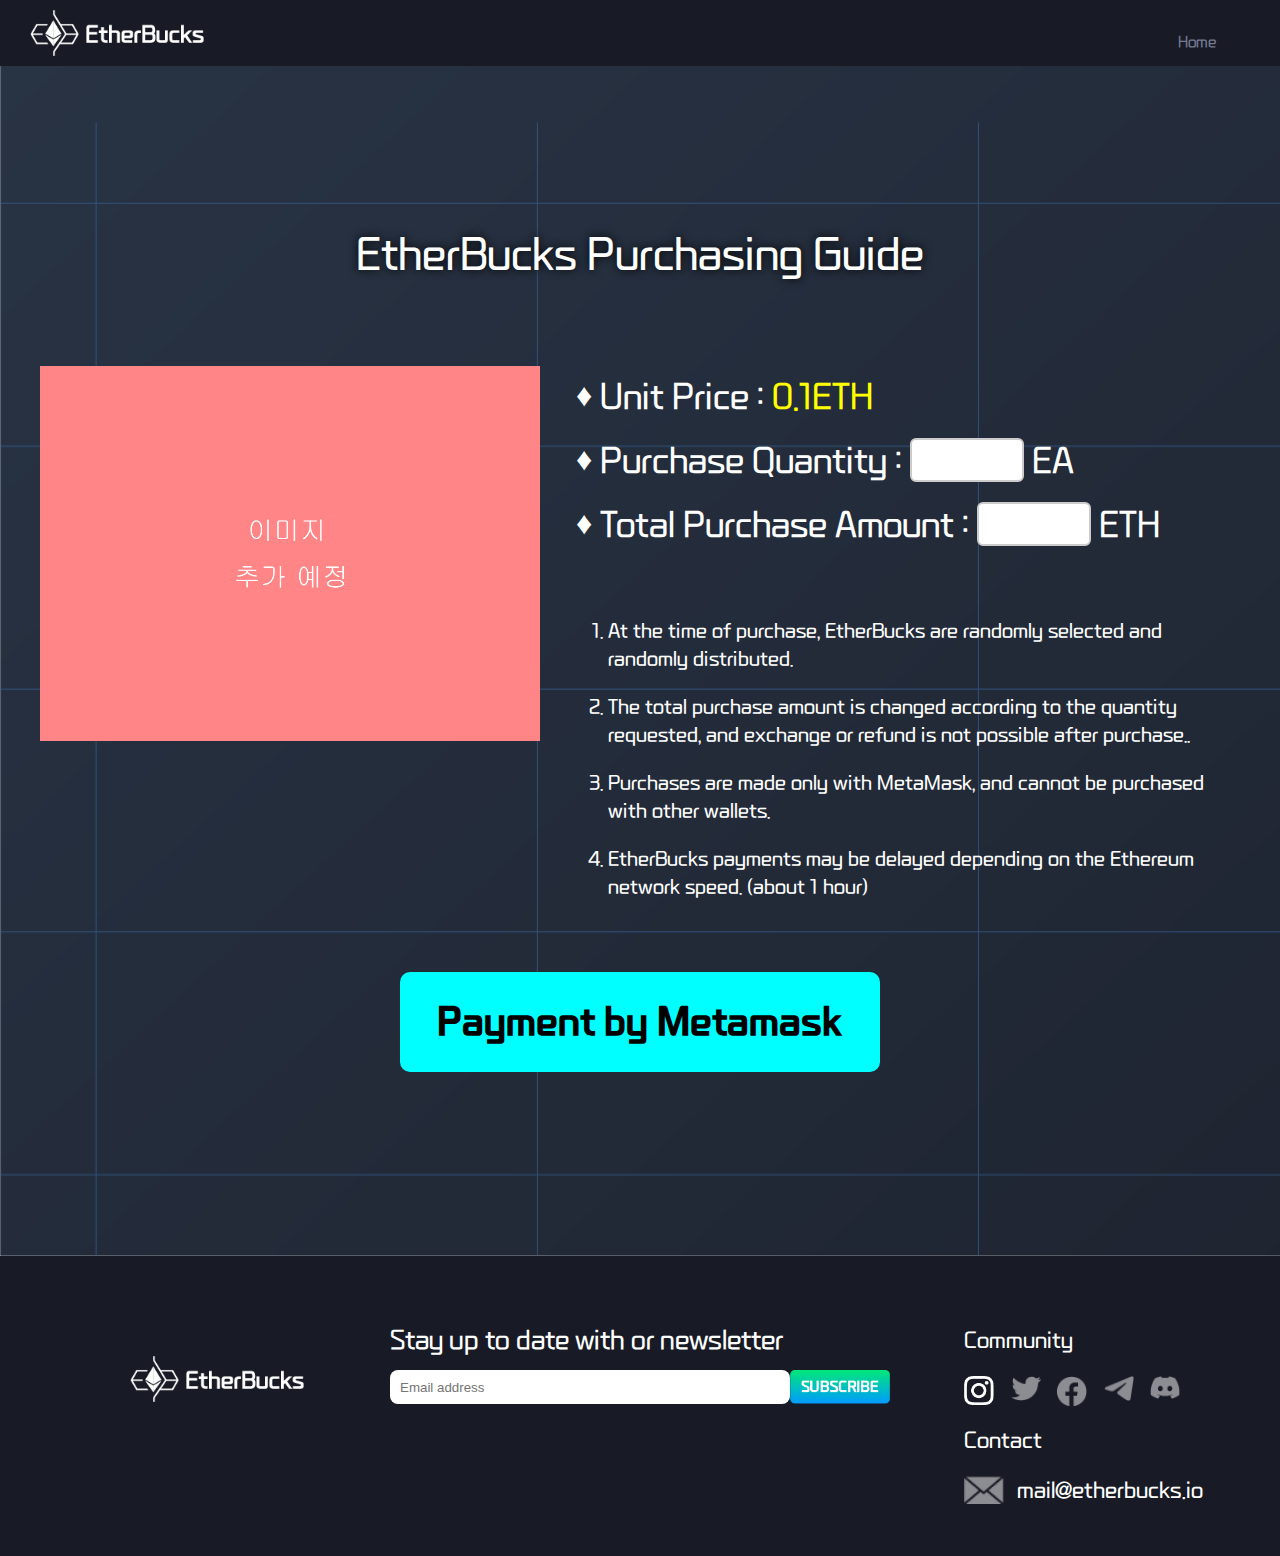
==== mint.html @ b0f3434f "sub plus" ====
<!DOCTYPE html>
<html lang="en">
<head>
    <meta charset="UTF-8">
    <meta http-equiv="X-UA-Compatible" content="IE=edge">
    <meta name="viewport" content="width=device-width, initial-scale=1.0">
    <title>EtherBucks</title>
    <link rel="stylesheet" href="css/reset.css">
    <link rel="stylesheet" href="css/common.css">
    <link rel="stylesheet" href="css/mint_style.css">
    <link rel="shortcut icon" href="/favicon.ico" type="image/x-icon">
    <script src="js/jquery-3.6.0.min.js"></script>
    <script src="js/main.js"></script>
</head>
<body>
    <div id="wrap">
        <header id="header">
            <h1 class="logo">
                <a href="#">
                    <img src="images/ether-bucks-logo.png" alt="EtherBucks">
                </a>
            </h1>
            <button class="mobi_button"></button>
            <nav class="gnb">
                <ul>
                    <li class="active"><a href="#">Home</a></li>
                    <li><a href="#">Project</a></li>
                    <li><a href="#">History</a></li>
                    <li><a href="#">Historian</a></li>
                    <li><a href="#">Contact</a></li>
                </ul>
            </nav>
            <a id="mint_home" href="index.html">Home</a>
        </header>
        <div id="mint_container">
            <section class="cont1">
                <h2>EtherBucks</h2>
                <p class="sub_title">Purchasing Guide</p>
                <p class="pc_title">EtherBucks Purchasing Guide</p>
                <div class="cont1_inner">
                    <div class="content_wrap">
                        <img src="mint_img/plusimg.jpg" alt="">
                    </div>
                    <div class="price">
                        <ul>
                            <li>
                                &diams; Unit Price : 
                                <span>0.1ETH</span>
                            </li>
                            <li>
                                &diams; Purchase Quantity :
                                <input type="text">
                                EA
                            </li>
                            <li>
                                &diams; Total Purchase Amount :
                                <input type="text">
                                ETH
                            </li>
                        </ul>
                    </div>
                    <div class="txt_list">
                        <ol>
                            <li>
                                At the time of purchase, EtherBucks are randomly selected and randomly distributed.
                            </li>
                            <li>
                                The total purchase amount is changed according to the quantity requested, and exchange or refund is not possible after purchase..
                            </li>
                            <li>
                                Purchases are made only with MetaMask, and cannot be purchased with other wallets.
                            </li>
                            <li>
                                EtherBucks payments may be delayed depending on the Ethereum network speed. (about 1 hour)
                            </li>
                        </ol>
                    </div>
                </div>
            </section>
            <button class="metamask">
                Payment by Metamask
            </button>
        </div>
        <footer id="footer">
            <h5>
              <img class="logo" src="iconimg/ether-bucks-logo.png" alt="">
            </h5>
            <div class="middle-box">
              <p>Stay up to date with or newsletter</p>
              <div class="subscribe-box">
                <input id="email-address" type="text" placeholder="Email address">
                <img onclick="insertEmail()" onmouseover="this.style.cursor='pointer'"
                  src="iconimg/subscribe-btn.png" alt="">
              </div>
            </div>
            <div class="right-box">
              <div class="community-box">
                <div class="inner-box">
                  <p class="community-text">Community</p>
                  <div class="icon-box">
                    <a href="https://www.instagram.com/etherbucks_official">
                      <img src="iconimg/insta-white.png" alt="">
                    </a>
                    <a href="https://twitter.com/ether_bucks">
                      <img src="iconimg/twitter-btn.png" alt="">
                    </a>
                    <a href="https://www.facebook.com/EtherBucks">
                      <img src="iconimg/facebook-btn.png" alt="">
                    </a>
                    <a href="https://t.me/etherbucks_official">
                      <img src="iconimg/telegram-btn.png" alt="">
                    </a>
                    <a href="https://discord.gg/GpUybk82d7">
                      <img src="iconimg/discord-btn.png" alt="">
                    </a>
                  </div>
                </div>
                </div>
                <div class="contact-box">
                    <div class="inner-box">
                      <p class="contact-text">Contact</p>
                      <div class="mail-box">
                        <img src="iconimg/message-icon.png" alt="">
                        <p>mail@etherbucks.io</p>
                      </div>
                    </div>
                  </div>
                </div>
        </footer>
    </div>
    <div id="mobile_sideMenu">
        <div class="gnb_mobile">
            <nav>
                <ul>
                    <li class="active"><a href="#">Home</a></li>
                    <li><a href="#">Project</a></li>
                    <li><a href="#">History</a></li>
                    <li><a href="#">Historian</a></li>
                    <li><a href="#">Contact</a></li>
                </ul>
            </nav>
            <div class="side_sns">
                <ul>
                    <li>
                        <a href="https://www.instagram.com/etherbucks_official">
                            <img src="iconimg/insta-white.png" alt="">
                        </a>
                    </li>
                    <li>
                        <a href="https://twitter.com/ether_bucks">
                            <img src="iconimg/twitter-btn.png" alt="">
                        </a>
                    </li>
                    <li>
                        <a href="https://www.facebook.com/EtherBucks">
                            <img src="iconimg/facebook-btn.png" alt="">
                        </a>
                    </li>
                </ul>
                <ul>
                    <li>
                        <a href="https://t.me/etherbucks_official">
                            <img src="iconimg/telegram-btn.png" alt="">
                        </a>
                    </li>
                    <li>
                        <a href="https://discord.gg/GpUybk82d7">
                            <img src="iconimg/discord-btn.png" alt="">
                        </a>
                    </li>
                </ul>
            </div>
            <div class="mail-box">
                <img src="iconimg/message-icon.png" alt="">
                <p>mail@etherbucks.io</p>
            </div>
            <img class="closeBtn" src="images/close.png" alt="">
        </div>
    </div>
</body>
</html>
---- css/common.css ----
@charset "utf-8";

@font-face {
    src: url('../font/sebang.otf') format('truetype');
    font-family: "sebang";
}

@font-face {
    src: url('../font/sebang-bold.otf') format('truetype');
    font-family: "sebang-bold";
}


/* header */
#header{position: fixed; z-index: 300; width: 100%; height: 46px; background: #181B25; padding: 10px 0;}

.logo{width: 174px; height: 46px; box-sizing: content-box; padding-left: 30px;}
.logo img{width: 100%; height: auto;}

.gnb{display: none;}

.mobi_button{width: 30px; height: 30px; border: none; background: none; position: absolute; top: 50%; right: 5%; transform: translateY(-50%); background: url(../images/menu.png) no-repeat center /contain; cursor: pointer;}

#mint_home{font-size: 14px; color: #747A91;position: absolute; top: 34px; right: 5%;}
#mint_home:hover{color: #fff; font-family: "sebang-bold";}


/* footer */

#footer{background: #181B25; padding: 6vw 10vw;}
#footer h5{display: none;}
.middle-box p{text-align: center; font-size: 4vw; color: #fff; margin-bottom: 4vw;}

.subscribe-box{display: flex; width: 100%; justify-content: space-around; padding: 2vw; border-radius: 5px; box-sizing: border-box;}
.subscribe-box input{box-sizing: border-box; border: 0 none; width: 100%; z-index: 10; padding: 0 10px; border: none; border-radius: 8px;}

.subscribe-box img{width: 100px; height: auto;}

.community-text, .contact-text{color: #fff; font-size: 4vw; line-height: 5vw; padding: 6vw 0 4vw;}

.icon-box{width: 80%; margin: 0 auto; display: flex; justify-content: space-between;}
.icon-box img{width: 8vw; height: auto;}

.mail-box img{width: 8vw; height: auto;}
.mail-box p{display: inline-block; color: #fff; font-size: 3vw; line-height: 5vw; margin-left: 1vw;}

.right-box{display: none;}

/* ======================= mobile slide menu======================= */
#mobile_sideMenu{background: rgba(0, 0, 0, 0.8); width: 100%; height: 100vh; position: fixed; top: 0; left: 0; z-index: 300; display: none;}

.gnb_mobile{width: 60vw; height: 100vh; position: absolute; top: 0; right: 0; background: #27354F; padding: 50px 0; transform: translateX(100%); overflow: auto;}

.gnb_mobile nav ul{padding: 4vw 4vw;}
.gnb_mobile nav li{text-align: center; padding: 5vw 0;}
.gnb_mobile nav li:last-child{border-bottom: 1px solid #fff; padding-bottom: 10vw;}
.gnb_mobile nav li a{color: #fff; font-size: 2.4vmax;}

.side_sns{padding: 4vw 4vw;}

.closeBtn{width: 36px; height: 36px; position: absolute; top: 20px; right: 20px; cursor: pointer;}

.side_sns ul{display: flex; justify-content: space-between; width: 80%; margin: 0 auto; margin-bottom: 6vw;}
.side_sns ul li{width: 30px;}
.side_sns ul:nth-of-type(2){width: 50%;}

.gnb_mobile .mail-box{width: 48vw; margin: 0 auto;}



@media screen and (min-width:576px) {

    /* footer */
    .icon-box{width: 460px; margin: 0 0 0 50px;}
    .icon-box img{width: 40px;}

    .mail-box img{width: 40px;}
    .mail-box p{margin-left: 10px; font-size: 20px; line-height: 30px;}
    .community-text, .contact-text{font-size: 20px; line-height: 30px;}
    


    /* ======================= mobile slide menu======================= */
    .gnb_mobile nav li{padding: 3vw 0;}
    .gnb_mobile nav li:last-child{padding-bottom: 4vw;}

    .side_sns{padding: 0 2vw;}
    .side_sns ul{width: 50%;}
    .side_sns ul:nth-of-type(2){width: 34%;}

}



@media screen and (min-width:768px) {
    /* header */
    .mobi_button{display: none;}
    #header{width: 100%; background: #181B25; position: fixed; z-index: 300; display: flex; justify-content: space-between;}

    .logo img{width: auto; height: 100%;}

    .gnb{display: block; width: 400px; height: 65px; padding-right: 30px;}
    .gnb ul{display: flex; justify-content: space-between;}
    .gnb li{line-height: 65px;}
    .gnb li a{font-size: 14px; color: #747A91; font-family: "sebang";}
    .gnb li:hover a{color: #fff; font-family: "sebang-bold";}
    .gnb li.active a{font-family: "sebang-bold"; color: #fff;}
 
    /* footer */
    .subscribe-box{width: 60%; margin: 0 auto;}
    .middle-box p{font-size: 24px; line-height: 30px; margin-bottom: 20px;}
    .right-box{display: block;}

}


@media screen and (min-width:1200px) {
    /* footer */

    #footer{padding: 50px 100px; display: flex; justify-content: space-around;}
    #footer h5{display: block; width: 20%; margin-top: 50px;}

    .middle-box{width: 60%;margin-top: 20px; padding: 0 50px;}
    .middle-box p{width: 500px; text-align: left; margin: 0 auto; margin-bottom: 14px;}

    .subscribe-box{width: 500px; padding: 0;}
    .right-box{width: 20%}

    .community-text, .contact-text{padding: 20px 0;}
    .icon-box {width: 100%; margin: 0;}
    .icon-box img{width: 30px; height: auto;}
    .mail-box{width: 276px;}
    .mail-box img{width: 40px; height: auto;}



    .gnb{display: none;}
    #mint_home{display: block;}



}
---- css/mint_style.css ----
@charset "utf-8";

/* mint_style css */

#wrap{}

/* contauner */
.mobi_button{display: none;}


#mint_container{padding: 0 6.66666vw; padding-top: 66px; background: url(../mint_img/mobile/back1.png) no-repeat 0 0 / cover; padding-bottom: 16.66666vw;}

.cont1{width: 100%;}

.cont1 h2{padding-top: 100px; text-align: center; font-size: 6.66666vw; margin-bottom: 2.5vw; text-shadow: 0 0 10px #000; color: #fff; line-height: 7vw;}

.cont1 .sub_title{margin-bottom: 8.33333vw; text-align: center; color: #fff; font-size: 6.66666vw; text-shadow: 0 0 10px #000; line-height: 7vw;}

.pc_title{display: none;}

.cont1 .content_wrap{margin-bottom: 11.66666vw;} /* 수정예정 */

.cont1 .price{padding-left: 6vw; margin-bottom: 13.33333vw;}
.cont1 .price ul{}
.cont1 .price li{color: #fff; font-size: 4vw; line-height: 7vw;}
.cont1 .price li span{color: #ff0;}

.cont1 .price li input{display: inline-block; width: 10vw; height: 3.4vw; border: none; text-align: center; font-size: 3vw; padding: 4px 0; border-radius: 6px; border: 2px solid #ccc;}

.cont1 .txt_list{margin-bottom: 12.66666vw; padding-left: 4vw;}
.cont1 .txt_list li{list-style: decimal; color: #fff; font-size: 3.33333vw; line-height: 5vw; margin-bottom: 4vw;}
.cont1 .txt_list li:last-child{margin-bottom: 0;}

.metamask{background: #00ffff; width: 63.33333vw; text-align: center; font-size: 4.8vw; font-family: "sebang-bold"; border: none; border-radius: 10px; display: block; margin: 0 auto; height: 13.33333vw; cursor: pointer;}




@media screen and (min-width:768px) {
    .gnb{display: none;}
}




@media screen and (min-width:1200px) {
    /* container */
    #mint_container{padding: 66px 0 184px; background: url(../mint_img/web/back1.png) no-repeat 0 0 / cover;}
    
    /* cont1 */
    .cont1 h2{display: inline-block; font-size: 40px; padding-top: 170px; margin-right: 10px;}
    .cont1 h2{display: none;}
    .cont1 .sub_title{display: inline-block; font-size: 40px; padding-top: 170px; font-weight: bold;}
    .cont1 .sub_title{display: none;}

    .cont1 .pc_title{display: block; padding-top: 170px; text-align: center; font-size: 40px; color: #fff; text-shadow: 0 0 10px #000; line-height: 40px; margin-bottom: 90px;}

    .cont1_inner{width: 1200px; margin: 0 auto;}
    .cont1 .content_wrap{width: 500px; height: 500px; float: left;}
    .cont1 .content_wrap{margin-bottom: 0;}
    .cont1_inner::after{content: ""; display: block; clear: both;}
    .cont1 .price{float: left; padding-left: 36px; margin-bottom: 0; margin-bottom: 60px;}
    .cont1 .price li{font-size: 32px; line-height: 64px;}


    .cont1 .price li input{width: 94px; height: 24px; font-size: 30px; padding: 8px;}

    .cont1 .txt_list{margin-bottom: 0; padding-left: 68px; float: left; width: 690px;}
    .cont1 .txt_list li{font-size: 18px; line-height: 28px; margin-bottom: 20px;}

    .metamask{width: 480px; height: 100px; font-size: 36px; margin: 70px auto 0;}
}
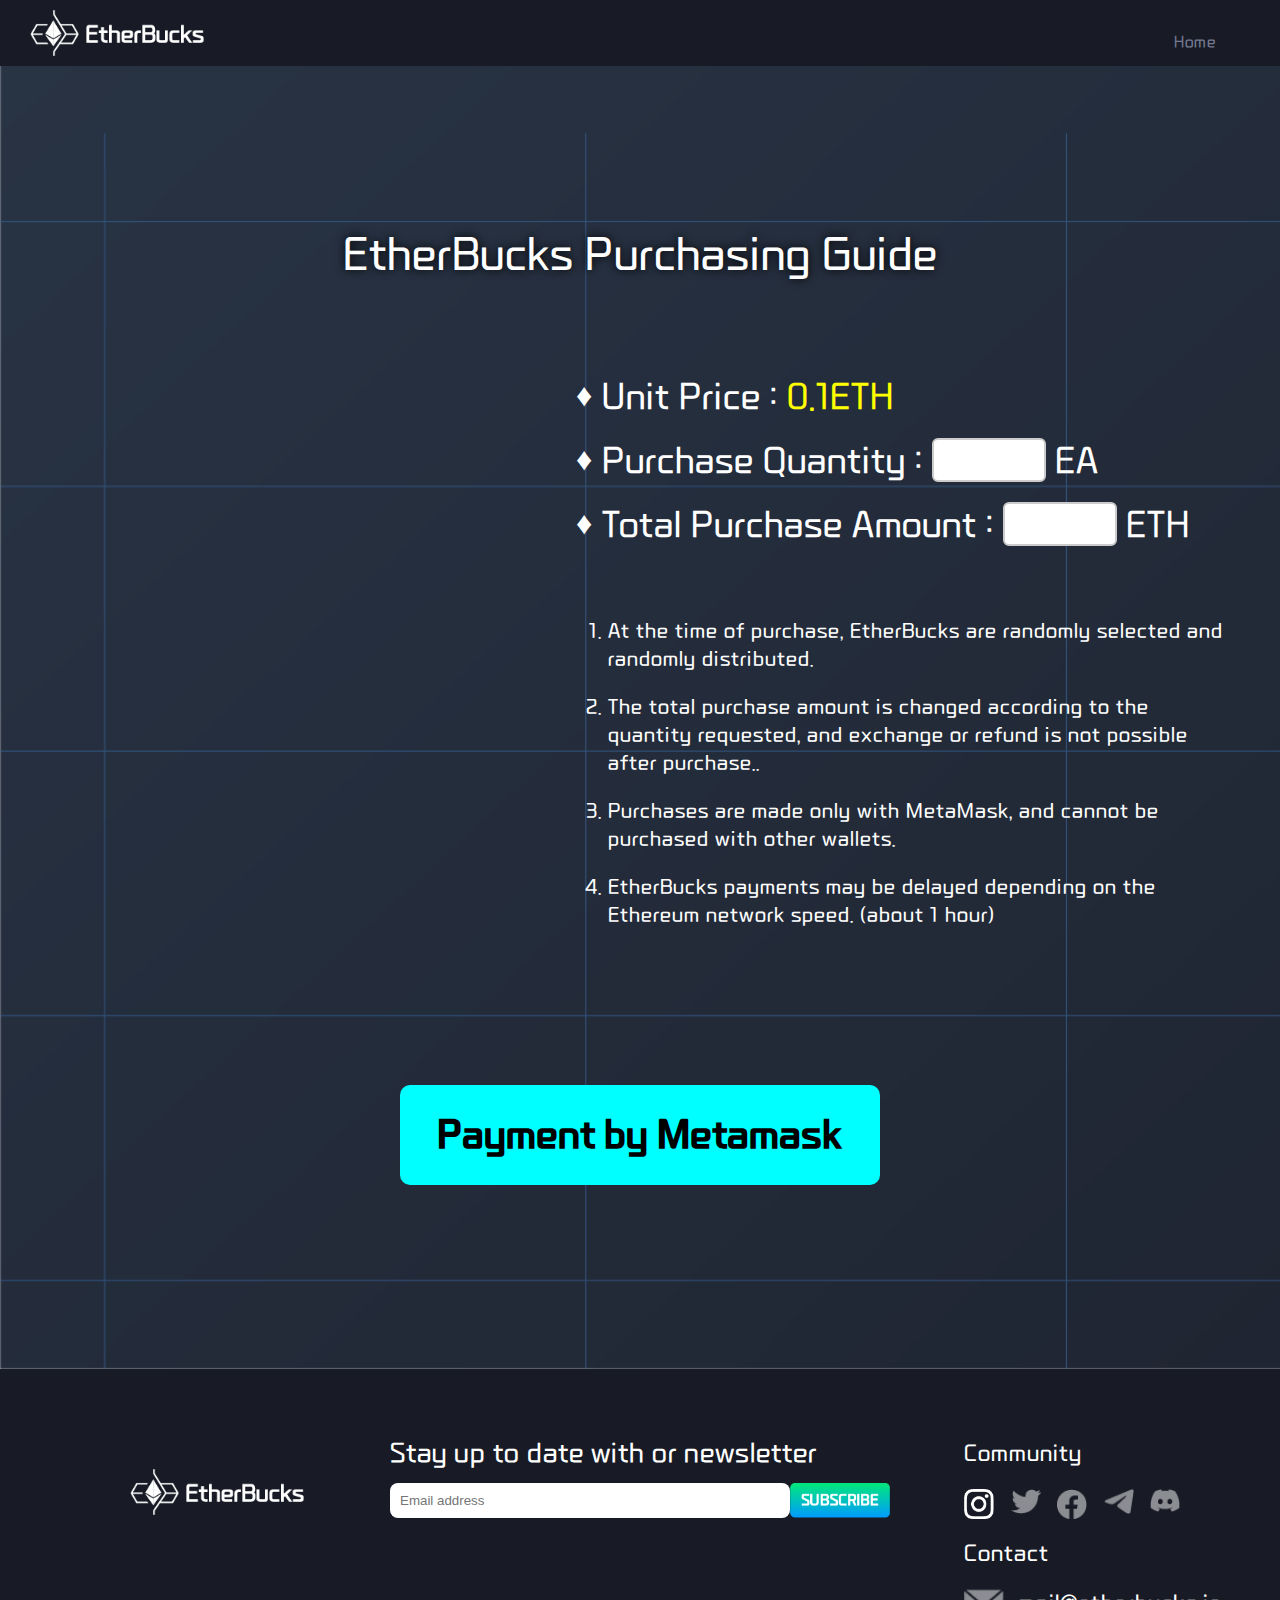
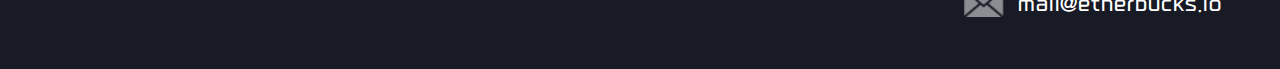
==== commit 59f7e605: "good" ====
--- a/mint.html
+++ b/mint.html
@@ -39,7 +39,9 @@
                 <p class="pc_title">EtherBucks Purchasing Guide</p>
                 <div class="cont1_inner">
                     <div class="content_wrap">
-                        <img src="mint_img/plusimg.jpg" alt="">
+                        <video width="100%" height="100%" loop autoplay muted>
+                            <source src="mov/mint_mov.mp4" type="video/mp4">
+                        </video>
                     </div>
                     <div class="price">
                         <ul>
--- a/css/common.css
+++ b/css/common.css
@@ -133,8 +133,7 @@
     .mail-box img{width: 40px; height: auto;}
 
 
-
-    .gnb{display: none;}
+    
     #mint_home{display: block;}
 
 
--- a/css/mint_style.css
+++ b/css/mint_style.css
@@ -18,7 +18,7 @@
 
 .pc_title{display: none;}
 
-.cont1 .content_wrap{margin-bottom: 11.66666vw;} /* 수정예정 */
+.cont1 .content_wrap{ width: 65.10416vw; margin: 0 auto 11.66666vw;}
 
 .cont1 .price{padding-left: 6vw; margin-bottom: 13.33333vw;}
 .cont1 .price ul{}
@@ -38,12 +38,16 @@
 
 @media screen and (min-width:768px) {
     .gnb{display: none;}
+    .cont1 .content_wrap{width: 500px; height: 500px; margin: 0 auto 11.66666vw;;}
 }
 
 
 
 
 @media screen and (min-width:1200px) {
+    .gnb{display: none;}
+
+
     /* container */
     #mint_container{padding: 66px 0 184px; background: url(../mint_img/web/back1.png) no-repeat 0 0 / cover;}
     
@@ -57,7 +61,7 @@
 
     .cont1_inner{width: 1200px; margin: 0 auto;}
     .cont1 .content_wrap{width: 500px; height: 500px; float: left;}
-    .cont1 .content_wrap{margin-bottom: 0;}
+
     .cont1_inner::after{content: ""; display: block; clear: both;}
     .cont1 .price{float: left; padding-left: 36px; margin-bottom: 0; margin-bottom: 60px;}
     .cont1 .price li{font-size: 32px; line-height: 64px;}
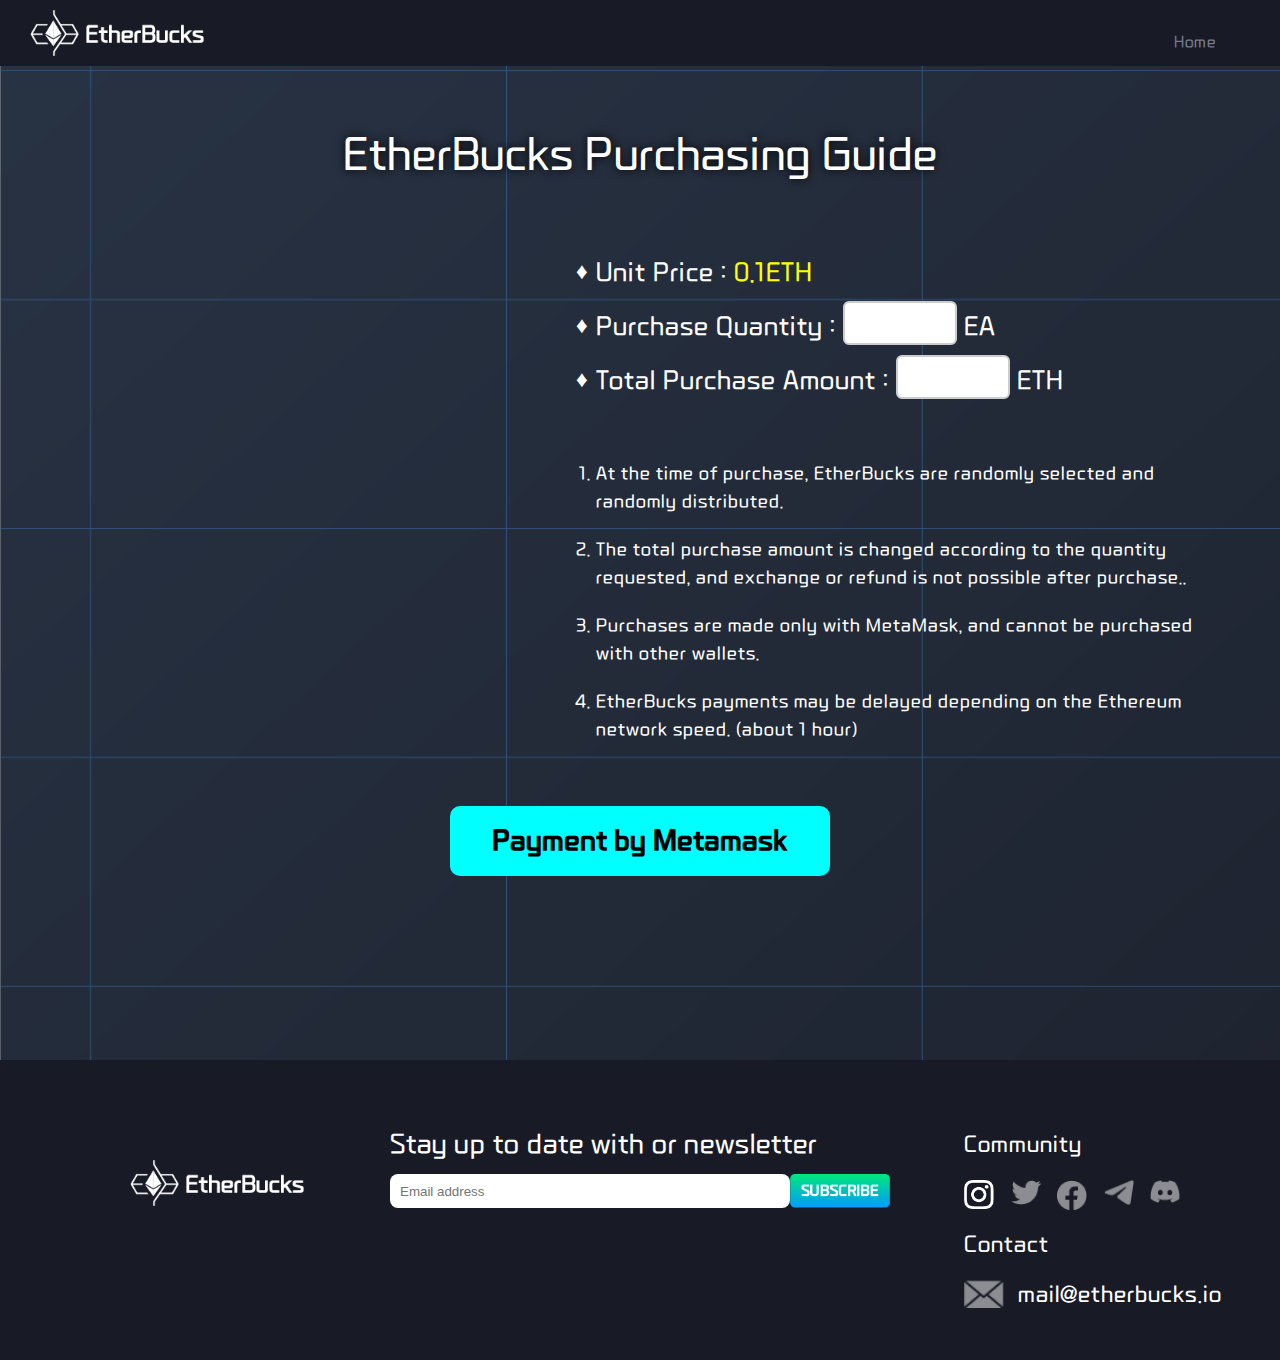
==== commit 779dee4d: "error page" ====
--- a/mint.html
+++ b/mint.html
@@ -130,54 +130,5 @@
                 </div>
         </footer>
     </div>
-    <div id="mobile_sideMenu">
-        <div class="gnb_mobile">
-            <nav>
-                <ul>
-                    <li class="active"><a href="#">Home</a></li>
-                    <li><a href="#">Project</a></li>
-                    <li><a href="#">History</a></li>
-                    <li><a href="#">Historian</a></li>
-                    <li><a href="#">Contact</a></li>
-                </ul>
-            </nav>
-            <div class="side_sns">
-                <ul>
-                    <li>
-                        <a href="https://www.instagram.com/etherbucks_official">
-                            <img src="iconimg/insta-white.png" alt="">
-                        </a>
-                    </li>
-                    <li>
-                        <a href="https://twitter.com/ether_bucks">
-                            <img src="iconimg/twitter-btn.png" alt="">
-                        </a>
-                    </li>
-                    <li>
-                        <a href="https://www.facebook.com/EtherBucks">
-                            <img src="iconimg/facebook-btn.png" alt="">
-                        </a>
-                    </li>
-                </ul>
-                <ul>
-                    <li>
-                        <a href="https://t.me/etherbucks_official">
-                            <img src="iconimg/telegram-btn.png" alt="">
-                        </a>
-                    </li>
-                    <li>
-                        <a href="https://discord.gg/GpUybk82d7">
-                            <img src="iconimg/discord-btn.png" alt="">
-                        </a>
-                    </li>
-                </ul>
-            </div>
-            <div class="mail-box">
-                <img src="iconimg/message-icon.png" alt="">
-                <p>mail@etherbucks.io</p>
-            </div>
-            <img class="closeBtn" src="images/close.png" alt="">
-        </div>
-    </div>
 </body>
 </html>--- a/css/mint_style.css
+++ b/css/mint_style.css
@@ -8,11 +8,11 @@
 .mobi_button{display: none;}
 
 
-#mint_container{padding: 0 6.66666vw; padding-top: 66px; background: url(../mint_img/mobile/back1.png) no-repeat 0 0 / cover; padding-bottom: 16.66666vw;}
+#mint_container{padding: 0 6.66666vw; padding-top: 66px; background: url(../images/mint_img/mobile/back1.png) no-repeat 0 0 / cover; padding-bottom: 16.66666vw;}
 
 .cont1{width: 100%;}
 
-.cont1 h2{padding-top: 100px; text-align: center; font-size: 6.66666vw; margin-bottom: 2.5vw; text-shadow: 0 0 10px #000; color: #fff; line-height: 7vw;}
+.cont1 h2{padding-top: 10.66666vw; text-align: center; font-size: 6.66666vw; margin-bottom: 2.5vw; text-shadow: 0 0 10px #000; color: #fff; line-height: 7vw;}
 
 .cont1 .sub_title{margin-bottom: 8.33333vw; text-align: center; color: #fff; font-size: 6.66666vw; text-shadow: 0 0 10px #000; line-height: 7vw;}
 
@@ -49,7 +49,7 @@
 
 
     /* container */
-    #mint_container{padding: 66px 0 184px; background: url(../mint_img/web/back1.png) no-repeat 0 0 / cover;}
+    #mint_container{padding: 66px 0 184px; background: url(../images/mint_img/web/back1.png) no-repeat 0 0 / cover;}
     
     /* cont1 */
     .cont1 h2{display: inline-block; font-size: 40px; padding-top: 170px; margin-right: 10px;}
@@ -57,20 +57,20 @@
     .cont1 .sub_title{display: inline-block; font-size: 40px; padding-top: 170px; font-weight: bold;}
     .cont1 .sub_title{display: none;}
 
-    .cont1 .pc_title{display: block; padding-top: 170px; text-align: center; font-size: 40px; color: #fff; text-shadow: 0 0 10px #000; line-height: 40px; margin-bottom: 90px;}
+    .cont1 .pc_title{display: block; padding-top: 70px; text-align: center; font-size: 40px; color: #fff; text-shadow: 0 0 10px #000; line-height: 40px; margin-bottom: 70px;}
 
     .cont1_inner{width: 1200px; margin: 0 auto;}
-    .cont1 .content_wrap{width: 500px; height: 500px; float: left;}
+    .cont1 .content_wrap{width: 500px; height: 500px; float: left; margin-bottom: 60px;}
 
     .cont1_inner::after{content: ""; display: block; clear: both;}
-    .cont1 .price{float: left; padding-left: 36px; margin-bottom: 0; margin-bottom: 60px;}
-    .cont1 .price li{font-size: 32px; line-height: 64px;}
-
+    .cont1 .price{float: left; padding-left: 36px; margin-bottom: 0; margin-bottom: 52px; position: relative;}
+    .cont1 .price li{font-size: 23px; line-height: 54px;}
 
     .cont1 .price li input{width: 94px; height: 24px; font-size: 30px; padding: 8px;}
+    /* .cont1 .price::after{content: ""; display: block; background: rgba(255, 255, 255, .5); width: 652px; height: 1px; position: absolute; bottom: -24px; left: 37px;} */
 
-    .cont1 .txt_list{margin-bottom: 0; padding-left: 68px; float: left; width: 690px;}
-    .cont1 .txt_list li{font-size: 18px; line-height: 28px; margin-bottom: 20px;}
+    .cont1 .txt_list{margin-bottom: 0; padding-left: 56px; float: left; width: 690px;}
+    .cont1 .txt_list li{font-size: 16px; line-height: 28px; margin-bottom: 20px;}
 
-    .metamask{width: 480px; height: 100px; font-size: 36px; margin: 70px auto 0;}
+    .metamask{width: 380px; height: 70px; font-size: 26px; margin: 0 auto;}
 }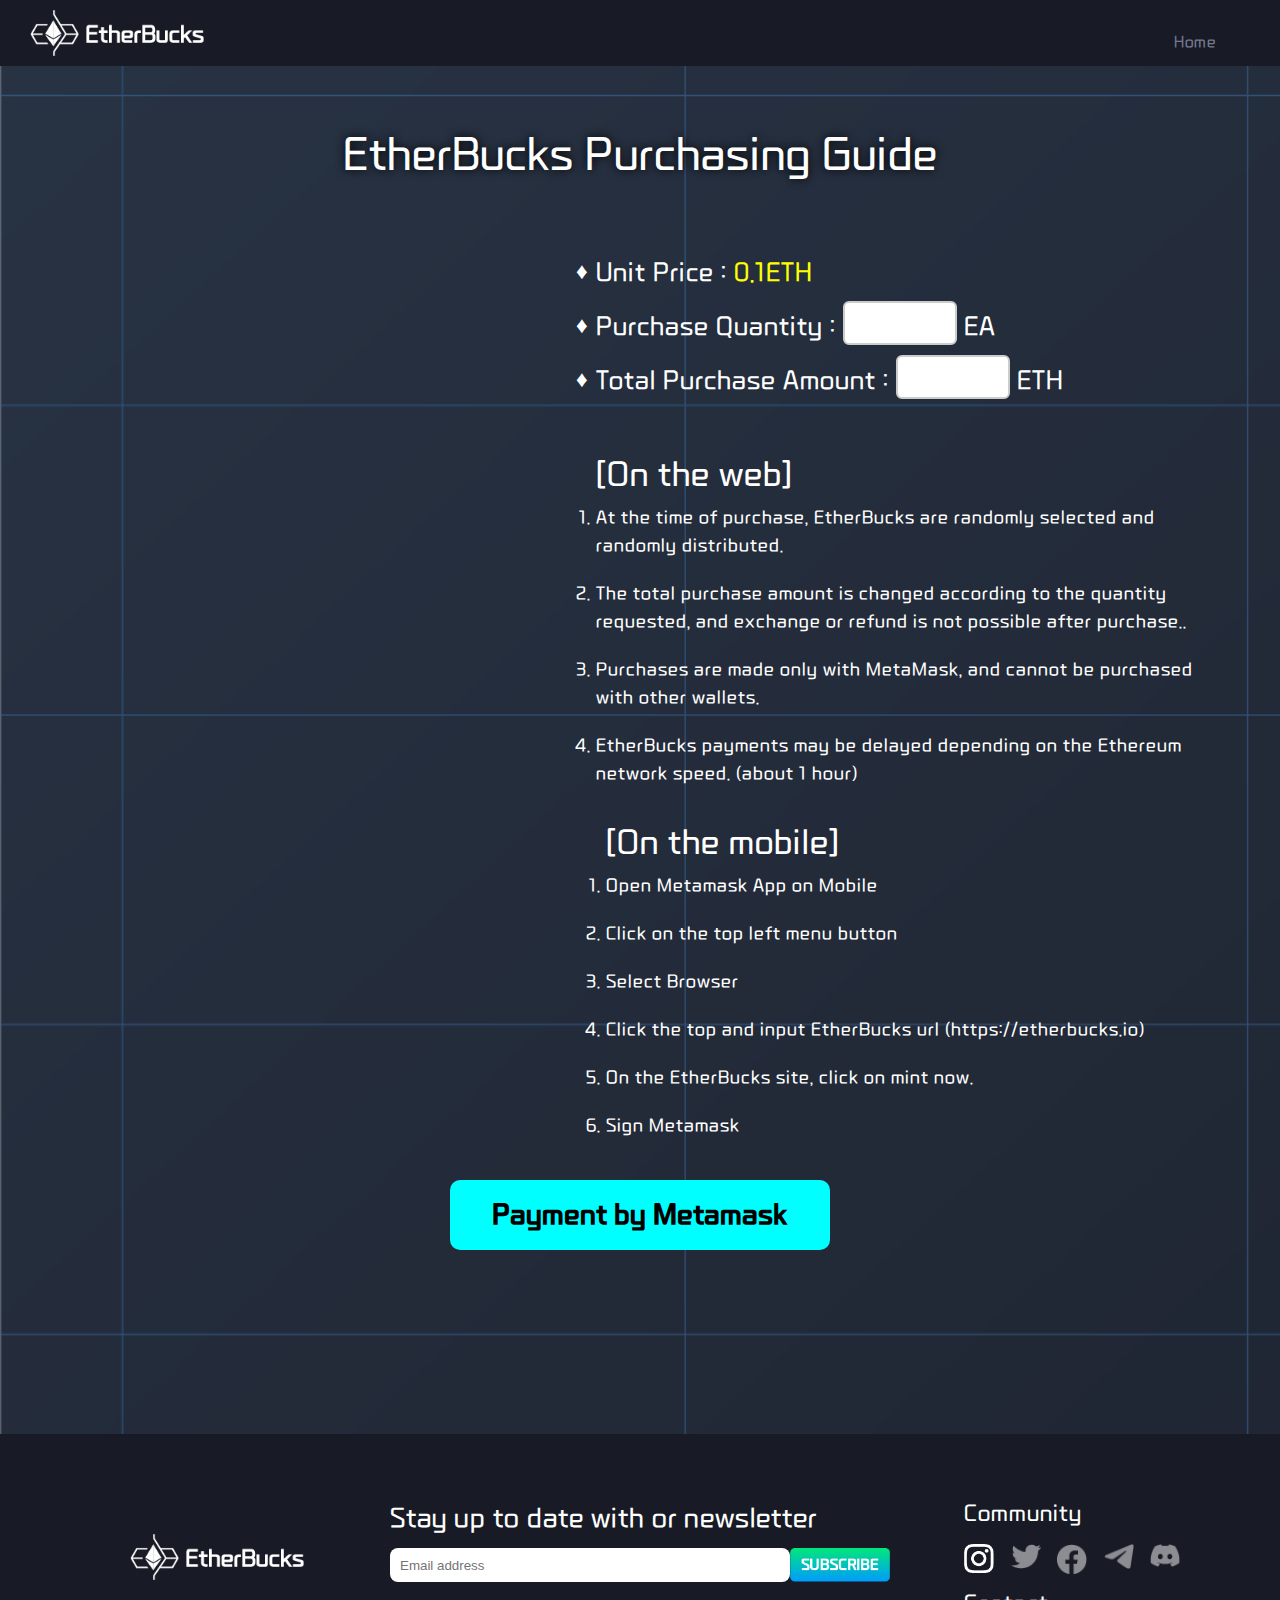
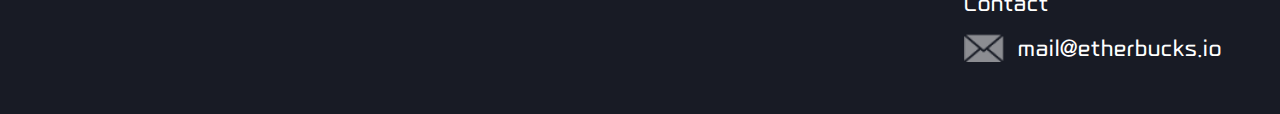
==== commit 38358af0: "add" ====
--- a/mint.html
+++ b/mint.html
@@ -61,7 +61,8 @@
                             </li>
                         </ul>
                     </div>
-                    <div class="txt_list">
+                    <div class="txt_list no1">
+                        <p>[On the web]</p>
                         <ol>
                             <li>
                                 At the time of purchase, EtherBucks are randomly selected and randomly distributed.
@@ -74,6 +75,29 @@
                             </li>
                             <li>
                                 EtherBucks payments may be delayed depending on the Ethereum network speed. (about 1 hour)
+                            </li>
+                        </ol>
+                    </div>
+                    <div class="txt_list no2">
+                      <p>[On the mobile]</p>
+                        <ol>
+                            <li>
+                              Open Metamask App on Mobile
+                            </li>
+                            <li>
+                              Click on the top  left menu button
+                            </li>
+                            <li>
+                              Select Browser
+                            </li>
+                            <li>
+                              Click the top and input EtherBucks url (https://etherbucks.io)
+                            </li>
+                            <li>
+                              On the EtherBucks site, click on mint now.
+                            </li>
+                            <li>
+                              Sign Metamask 
                             </li>
                         </ol>
                     </div>
--- a/css/common.css
+++ b/css/common.css
@@ -71,12 +71,12 @@
 @media screen and (min-width:576px) {
 
     /* footer */
-    .icon-box{width: 460px; margin: 0 0 0 50px;}
+    .icon-box{width: 460px; margin: 0;}
     .icon-box img{width: 40px;}
 
     .mail-box img{width: 40px;}
     .mail-box p{margin-left: 10px; font-size: 20px; line-height: 30px;}
-    .community-text, .contact-text{font-size: 20px; line-height: 30px;}
+    .community-text, .contact-text{font-size: 20px; line-height: 1; padding: 6vw 0 2vw;}
     
 
 
--- a/css/mint_style.css
+++ b/css/mint_style.css
@@ -12,9 +12,9 @@
 
 .cont1{width: 100%;}
 
-.cont1 h2{padding-top: 10.66666vw; text-align: center; font-size: 6.66666vw; margin-bottom: 2.5vw; text-shadow: 0 0 10px #000; color: #fff; line-height: 7vw;}
+.cont1 h2{padding-top: 10.66666vw; text-align: center; font-size: 5vw; margin-bottom: 2.5vw; text-shadow: 0 0 10px #000; color: #fff; line-height: 7vw;}
 
-.cont1 .sub_title{margin-bottom: 8.33333vw; text-align: center; color: #fff; font-size: 6.66666vw; text-shadow: 0 0 10px #000; line-height: 7vw;}
+.cont1 .sub_title{margin-bottom: 8.33333vw; text-align: center; color: #fff; font-size: 5vw; text-shadow: 0 0 10px #000; line-height: 7vw; font-weight: bold;}
 
 .pc_title{display: none;}
 
@@ -33,12 +33,18 @@
 
 .metamask{background: #00ffff; width: 63.33333vw; text-align: center; font-size: 4.8vw; font-family: "sebang-bold"; border: none; border-radius: 10px; display: block; margin: 0 auto; height: 13.33333vw; cursor: pointer;}
 
-
+.cont1 .txt_list p{font-size: 4.3vw; color: #fff; margin-bottom: 3vw; line-height: 1;}
 
 
 @media screen and (min-width:768px) {
     .gnb{display: none;}
-    .cont1 .content_wrap{width: 500px; height: 500px; margin: 0 auto 11.66666vw;;}
+    .cont1 .content_wrap{width: 500px; height: 500px; margin: 0 auto 6.66666vw;}
+    .cont1 .price li{font-size: 3vw; line-height: 6vw;}
+
+    .cont1 .price{margin-bottom: 7.33333vw;}
+    .cont1 .txt_list li{font-size: 2.33333vw; line-height: 4vw; margin-bottom: 2vw;}
+
+    .metamask{font-size: 3vw; width: 44vw; height: 8vw;}
 }
 
 
@@ -71,6 +77,9 @@
 
     .cont1 .txt_list{margin-bottom: 0; padding-left: 56px; float: left; width: 690px;}
     .cont1 .txt_list li{font-size: 16px; line-height: 28px; margin-bottom: 20px;}
-
+    .cont1 .txt_list p{font-size: 30px; color: #fff; margin-bottom: 14px; line-height: 1;}
+    .cont1 .txt_list.no1{margin-bottom: 40px;}
+    .cont1 .txt_list.no2{float: right; margin-bottom: 40px;}
+    
     .metamask{width: 380px; height: 70px; font-size: 26px; margin: 0 auto;}
 }